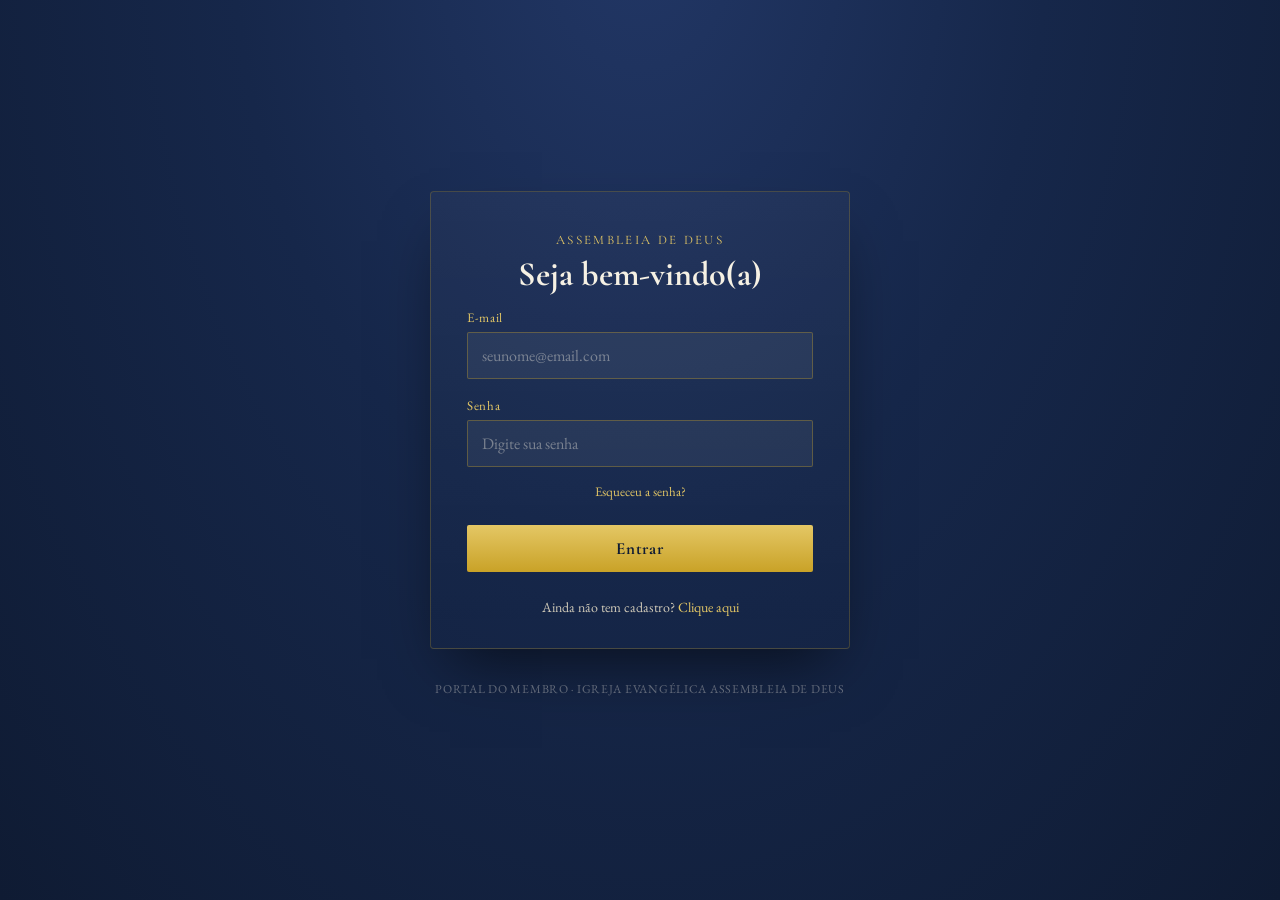
==== index.html @ c64fc462 "V1 tela login" ====
<!DOCTYPE html>
<html lang="pt-BR">
<head>
  <meta charset="UTF-8">
  <meta name="viewport" content="width=device-width, initial-scale=1.0">
  <title>Entrar | Portal da Igreja</title>
  <link rel="preconnect" href="https://fonts.googleapis.com">
  <link href="https://fonts.googleapis.com/css2?family=Cormorant+Garamond:wght@500;600;700&family=EB+Garamond:ital,wght@0,400;0,500;1,400&display=swap" rel="stylesheet">
  <link rel="stylesheet" href="style.css">
</head>
<body>

  <main class="wrap">
    <section class="card">

      

      <p class="eyebrow">Assembleia&nbsp;de&nbsp;Deus</p>
      <h1>Seja bem-vindo(a)</h1>

      <form class="form" novalidate>
        <label class="field">
          <span class="field-label">E-mail</span>
          <input type="email" name="email" placeholder="seunome@email.com" autocomplete="email" required>
        </label>

        <label class="field">
          <span class="field-label">Senha</span>
          <input type="password" name="password" placeholder="Digite sua senha" autocomplete="current-password" required>
        </label>

        <div class="row">
          <a href="#" class="link">Esqueceu a senha?</a>
        </div>

        <button type="submit" class="btn">Entrar</button>
      </form>

      <p class="footer-text">Ainda não tem cadastro? <a href="#" class="link">Clique aqui</a></p>

    </section>

    <p class="page-footer">Portal do Membro &middot; Igreja Evangélica Assembleia de Deus</p>
  </main>

</body>
</html>
---- style.css ----
:root {
  --navy-deep: #0f1b33;
  --navy: #16274a;
  --navy-light: #223766;
  --gold: #c9a227;
  --gold-soft: #e4c765;
  --paper: #f6f1e4;
  --paper-dim: #cfc9b8;
  --wine: #7a2e2e;
}

* {
  box-sizing: border-box;
}

body {
  margin: 0;
  min-height: 100vh;
  font-family: 'EB Garamond', Georgia, serif;
  background:
    radial-gradient(ellipse at 50% -10%, var(--navy-light) 0%, var(--navy) 45%, var(--navy-deep) 100%);
  color: var(--paper);
  display: flex;
  align-items: center;
  justify-content: center;
  padding: 32px 16px;
}

.wrap {
  width: 100%;
  max-width: 420px;
  display: flex;
  flex-direction: column;
  align-items: center;
  gap: 20px;
}

.card {
  width: 100%;
  background: linear-gradient(180deg, rgba(255,255,255,0.03), rgba(255,255,255,0));
  border: 1px solid rgba(201, 162, 39, 0.25);
  border-radius: 4px;
  padding: 40px 36px 32px;
  text-align: center;
  box-shadow: 0 30px 60px -20px rgba(0,0,0,0.6);
}

.flame {
  width: 46px;
  margin: 0 auto 18px;
}

.flame svg {
  width: 100%;
  height: auto;
  overflow: visible;
}

.flame-path {
  fill: var(--gold);
  opacity: 0.85;
}

.flame-core {
  fill: var(--paper);
  opacity: 0.9;
}

.eyebrow {
  margin: 0 0 6px;
  font-family: 'Cormorant Garamond', serif;
  letter-spacing: 0.18em;
  text-transform: uppercase;
  font-size: 13px;
  color: var(--gold-soft);
}

h1 {
  margin: 0 0 14px;
  font-family: 'Cormorant Garamond', serif;
  font-weight: 700;
  font-size: 34px;
  color: var(--paper);
}

.verse {
  margin: 0 0 30px;
  font-style: italic;
  font-size: 15px;
  line-height: 1.6;
  color: var(--paper-dim);
}

.verse span {
  display: block;
  margin-top: 4px;
  font-style: normal;
  font-size: 12px;
  letter-spacing: 0.08em;
  text-transform: uppercase;
  color: var(--gold-soft);
}

.form {
  display: flex;
  flex-direction: column;
  gap: 18px;
  text-align: left;
}

.field {
  display: flex;
  flex-direction: column;
  gap: 6px;
}

.field-label {
  font-size: 13px;
  letter-spacing: 0.05em;
  color: var(--gold-soft);
}

.field input {
  background: rgba(246, 241, 228, 0.06);
  border: 1px solid rgba(201, 162, 39, 0.35);
  border-radius: 2px;
  padding: 12px 14px;
  font-family: 'EB Garamond', Georgia, serif;
  font-size: 16px;
  color: var(--paper);
  outline-offset: 2px;
}

.field input::placeholder {
  color: rgba(246, 241, 228, 0.4);
}

.field input:focus-visible {
  outline: 2px solid var(--gold);
  border-color: var(--gold);
}

.row {
  display: flex;
  align-items: center;
  justify-content: center;
  font-size: 13px;
  margin-top: -2px;
}

.remember {
  display: flex;
  align-items: center;
  gap: 8px;
  color: var(--paper-dim);
}

.remember input {
  accent-color: var(--gold);
}

.link {
    
  color: var(--gold-soft);
  text-decoration: none;
  border-bottom: 1px solid transparent;
  transition: border-color 0.15s ease;
}

.link:hover,
.link:focus-visible {
  border-color: var(--gold-soft);
}

.btn {
  margin-top: 6px;
  padding: 13px 20px;
  border: none;
  border-radius: 2px;
  background: linear-gradient(180deg, var(--gold-soft), var(--gold));
  color: var(--navy-deep);
  font-family: 'Cormorant Garamond', serif;
  font-weight: 700;
  font-size: 17px;
  letter-spacing: 0.04em;
  cursor: pointer;
  transition: transform 0.12s ease, box-shadow 0.12s ease;
}

.btn:hover {
  box-shadow: 0 8px 20px -6px rgba(201, 162, 39, 0.5);
  transform: translateY(-1px);
}

.btn:focus-visible {
  outline: 2px solid var(--paper);
  outline-offset: 3px;
}

.footer-text {
  margin: 26px 0 0;
  font-size: 14px;
  color: var(--paper-dim);
}

.page-footer {
  font-size: 12px;
  letter-spacing: 0.06em;
  text-transform: uppercase;
  color: rgba(246, 241, 228, 0.35);
}

@media (max-width: 480px) {
  .card {
    padding: 32px 24px 26px;
  }

  h1 {
    font-size: 28px;
  }
}

@media (prefers-reduced-motion: reduce) {
  .btn {
    transition: none;
  }
}
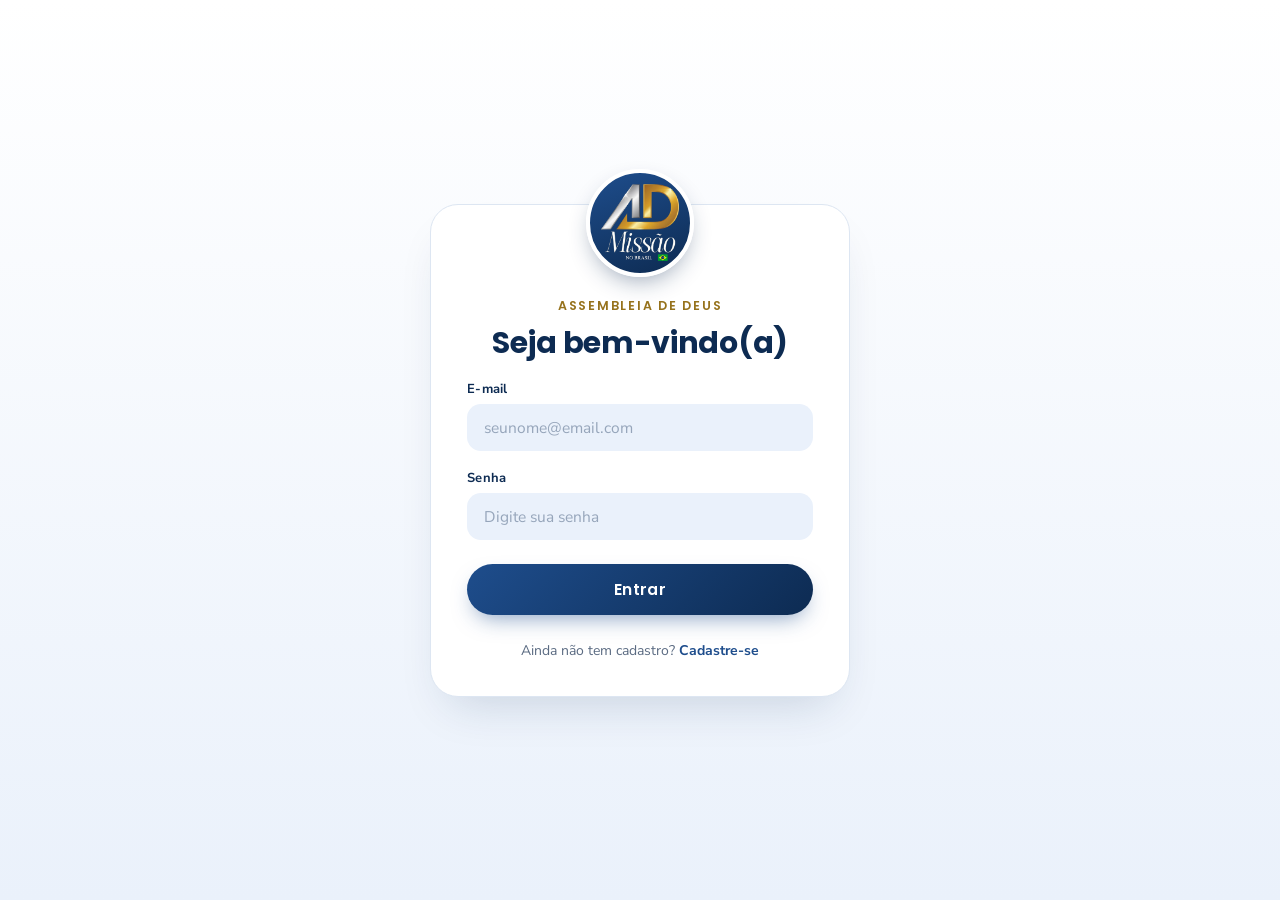
==== commit 3176a3c8: "Criação de cadastro e pagina de exibição dos membros" ====
--- a/index.html
+++ b/index.html
@@ -5,42 +5,40 @@
   <meta name="viewport" content="width=device-width, initial-scale=1.0">
   <title>Entrar | Portal da Igreja</title>
   <link rel="preconnect" href="https://fonts.googleapis.com">
-  <link href="https://fonts.googleapis.com/css2?family=Cormorant+Garamond:wght@500;600;700&family=EB+Garamond:ital,wght@0,400;0,500;1,400&display=swap" rel="stylesheet">
+  <link href="https://fonts.googleapis.com/css2?family=Poppins:wght@600;700&family=Nunito+Sans:ital,wght@0,400;0,600;0,700;1,400&display=swap" rel="stylesheet">
   <link rel="stylesheet" href="style.css">
 </head>
 <body>
 
-  <main class="wrap">
-    <section class="card">
+  <main class="container-pagina">
+    <section class="cartao">
 
-      
+      <div class="logotipo">
+        <img src="assets/logo-ad-missao.png" alt="Logo AD Missão no Brasil">
+      </div>
 
-      <p class="eyebrow">Assembleia&nbsp;de&nbsp;Deus</p>
+      <p class="rotulo-superior">Assembleia de Deus</p>
       <h1>Seja bem-vindo(a)</h1>
 
-      <form class="form" novalidate>
-        <label class="field">
-          <span class="field-label">E-mail</span>
+      <form class="formulario" novalidate>
+        <label class="campo">
+          <span class="rotulo-campo">E-mail</span>
           <input type="email" name="email" placeholder="seunome@email.com" autocomplete="email" required>
         </label>
 
-        <label class="field">
-          <span class="field-label">Senha</span>
-          <input type="password" name="password" placeholder="Digite sua senha" autocomplete="current-password" required>
+        <label class="campo">
+          <span class="rotulo-campo">Senha</span>
+          <input type="password" name="senha" placeholder="Digite sua senha" autocomplete="current-password" required>
         </label>
 
-        <div class="row">
-          <a href="#" class="link">Esqueceu a senha?</a>
-        </div>
-
-        <button type="submit" class="btn">Entrar</button>
+        <button type="submit" class="botao">Entrar</button>
       </form>
 
-      <p class="footer-text">Ainda não tem cadastro? <a href="#" class="link">Clique aqui</a></p>
+      <p class="texto-rodape">Ainda não tem cadastro? <a href="cadastro.html" class="link">Cadastre-se</a></p>
 
     </section>
 
-    <p class="page-footer">Portal do Membro &middot; Igreja Evangélica Assembleia de Deus</p>
+   
   </main>
 
 </body>
--- a/style.css
+++ b/style.css
@@ -1,12 +1,14 @@
 :root {
-  --navy-deep: #0f1b33;
-  --navy: #16274a;
-  --navy-light: #223766;
-  --gold: #c9a227;
-  --gold-soft: #e4c765;
-  --paper: #f6f1e4;
-  --paper-dim: #cfc9b8;
-  --wine: #7a2e2e;
+  --azul-profundo: #0d2b52;
+  --azul: #1e4d8c;
+  --azul-suave: #eaf1fb;
+  --dourado: #c9a227;
+  --dourado-suave: #e7c465;
+  --dourado-texto: #96721c;
+  --branco: #ffffff;
+  --cinza-texto: #5b6b82;
+  --cinza-borda: #dde6f2;
+  --vinho: #c0392b;
 }
 
 * {
@@ -16,17 +18,18 @@
 body {
   margin: 0;
   min-height: 100vh;
-  font-family: 'EB Garamond', Georgia, serif;
-  background:
-    radial-gradient(ellipse at 50% -10%, var(--navy-light) 0%, var(--navy) 45%, var(--navy-deep) 100%);
-  color: var(--paper);
+  font-family: 'Nunito Sans', 'Nunito', sans-serif;
+  background: linear-gradient(180deg, var(--branco) 0%, var(--azul-suave) 100%);
+  color: var(--azul-profundo);
   display: flex;
   align-items: center;
   justify-content: center;
   padding: 32px 16px;
 }
 
-.wrap {
+/* ---------- Estrutura geral ---------- */
+
+.container-pagina {
   width: 100%;
   max-width: 420px;
   display: flex;
@@ -35,193 +38,428 @@
   gap: 20px;
 }
 
-.card {
+.container-pagina--largo {
+  max-width: 740px;
+}
+
+.cartao {
   width: 100%;
-  background: linear-gradient(180deg, rgba(255,255,255,0.03), rgba(255,255,255,0));
-  border: 1px solid rgba(201, 162, 39, 0.25);
-  border-radius: 4px;
-  padding: 40px 36px 32px;
+  background: var(--branco);
+  border: 1px solid var(--cinza-borda);
+  border-radius: 28px;
+  padding: 44px 36px 36px;
   text-align: center;
-  box-shadow: 0 30px 60px -20px rgba(0,0,0,0.6);
-}
-
-.flame {
-  width: 46px;
-  margin: 0 auto 18px;
-}
-
-.flame svg {
-  width: 100%;
-  height: auto;
-  overflow: visible;
-}
-
-.flame-path {
-  fill: var(--gold);
-  opacity: 0.85;
-}
-
-.flame-core {
-  fill: var(--paper);
-  opacity: 0.9;
-}
-
-.eyebrow {
+  box-shadow: 0 24px 48px -20px rgba(13, 43, 82, 0.18);
+}
+
+.cartao--largo {
+  text-align: left;
+  padding: 40px 44px 44px;
+}
+
+/* ---------- Logotipo ---------- */
+
+.logotipo {
+  width: 108px;
+  height: 108px;
+  margin: -80px auto 20px;
+  border-radius: 50%;
+  background: linear-gradient(160deg, var(--azul) 0%, var(--azul-profundo) 100%);
+  border: 4px solid var(--branco);
+  box-shadow: 0 10px 24px -8px rgba(13, 43, 82, 0.45);
+  display: flex;
+  align-items: center;
+  justify-content: center;
+  overflow: hidden;
+}
+
+.cartao--largo .logotipo {
+  margin: -76px 0 18px;
+}
+
+.logotipo--pequeno {
+  width: 84px;
+  height: 84px;
+  margin-top: -64px;
+}
+
+.logotipo img {
+  width: 78%;
+  height: 78%;
+  object-fit: contain;
+}
+
+/* ---------- Textos de cabeçalho ---------- */
+
+.rotulo-superior {
   margin: 0 0 6px;
-  font-family: 'Cormorant Garamond', serif;
-  letter-spacing: 0.18em;
+  font-family: 'Poppins', sans-serif;
+  letter-spacing: 0.14em;
   text-transform: uppercase;
-  font-size: 13px;
-  color: var(--gold-soft);
+  font-size: 12.5px;
+  font-weight: 600;
+  color: var(--dourado-texto);
 }
 
 h1 {
   margin: 0 0 14px;
-  font-family: 'Cormorant Garamond', serif;
-  font-weight: 700;
-  font-size: 34px;
-  color: var(--paper);
-}
-
-.verse {
+  font-family: 'Poppins', sans-serif;
+  font-weight: 700;
+  font-size: 30px;
+  color: var(--azul-profundo);
+  letter-spacing: -0.01em;
+}
+
+.cartao--largo h1 {
+  font-size: 26px;
+  margin-bottom: 4px;
+}
+
+.versiculo {
   margin: 0 0 30px;
   font-style: italic;
-  font-size: 15px;
+  font-size: 14.5px;
   line-height: 1.6;
-  color: var(--paper-dim);
-}
-
-.verse span {
+  color: var(--cinza-texto);
+}
+
+.versiculo span {
   display: block;
   margin-top: 4px;
   font-style: normal;
-  font-size: 12px;
+  font-size: 11.5px;
+  font-weight: 700;
   letter-spacing: 0.08em;
   text-transform: uppercase;
-  color: var(--gold-soft);
-}
-
-.form {
+  color: var(--dourado-texto);
+}
+
+.secao-titulo {
+  margin: 6px 0 -2px;
+  padding-top: 16px;
+  border-top: 1px solid var(--cinza-borda);
+  font-family: 'Poppins', sans-serif;
+  font-size: 16px;
+  font-weight: 700;
+  color: var(--azul);
+}
+
+/* ---------- Formulário ---------- */
+
+.formulario {
   display: flex;
   flex-direction: column;
   gap: 18px;
   text-align: left;
 }
 
-.field {
+.grade-formulario {
+  display: grid;
+  grid-template-columns: 1fr 1fr;
+  gap: 18px 20px;
+}
+
+.campo-largura-total {
+  grid-column: 1 / -1;
+}
+
+.campo {
   display: flex;
   flex-direction: column;
   gap: 6px;
 }
 
-.field-label {
+.rotulo-campo {
   font-size: 13px;
-  letter-spacing: 0.05em;
-  color: var(--gold-soft);
-}
-
-.field input {
-  background: rgba(246, 241, 228, 0.06);
-  border: 1px solid rgba(201, 162, 39, 0.35);
-  border-radius: 2px;
-  padding: 12px 14px;
-  font-family: 'EB Garamond', Georgia, serif;
-  font-size: 16px;
-  color: var(--paper);
+  font-weight: 700;
+  letter-spacing: 0.02em;
+  color: var(--azul-profundo);
+}
+
+.campo input,
+.campo select {
+  background: var(--azul-suave);
+  border: 1.5px solid transparent;
+  border-radius: 14px;
+  padding: 12px 16px;
+  font-family: 'Nunito Sans', 'Nunito', sans-serif;
+  font-size: 15.5px;
+  color: var(--azul-profundo);
   outline-offset: 2px;
-}
-
-.field input::placeholder {
-  color: rgba(246, 241, 228, 0.4);
-}
-
-.field input:focus-visible {
-  outline: 2px solid var(--gold);
-  border-color: var(--gold);
-}
-
-.row {
-  display: flex;
-  align-items: center;
-  justify-content: center;
+  width: 100%;
+  transition: border-color 0.15s ease, background 0.15s ease;
+}
+
+.campo select {
+  cursor: pointer;
+}
+
+.campo select option {
+  color: #111;
+}
+
+.campo input::placeholder {
+  color: rgba(13, 43, 82, 0.38);
+}
+
+.campo input:focus-visible,
+.campo select:focus-visible {
+  outline: none;
+  border-color: var(--azul);
+  background: var(--branco);
+}
+
+.campo-invalido {
+  border-color: var(--vinho) !important;
+}
+
+.mensagem-erro {
+  min-height: 15px;
+  font-size: 12.5px;
+  font-weight: 600;
+  color: var(--vinho);
+}
+
+/* ---------- Gênero (checkbox) ---------- */
+
+.grupo-genero {
+  display: flex;
+  gap: 20px;
+  padding: 12px 0 2px;
+}
+
+.opcao-genero {
+  display: flex;
+  align-items: center;
+  gap: 8px;
+  font-size: 15px;
+  color: var(--azul-profundo);
+  cursor: pointer;
+}
+
+.opcao-genero input {
+  accent-color: var(--azul);
+  width: 17px;
+  height: 17px;
+}
+
+/* ---------- Linha auxiliar (login) ---------- */
+
+.linha {
+  display: flex;
+  align-items: center;
+  justify-content: space-between;
   font-size: 13px;
   margin-top: -2px;
 }
 
-.remember {
+.lembrar {
   display: flex;
   align-items: center;
   gap: 8px;
-  color: var(--paper-dim);
-}
-
-.remember input {
-  accent-color: var(--gold);
+  color: var(--cinza-texto);
+}
+
+.lembrar input {
+  accent-color: var(--azul);
 }
 
 .link {
-    
-  color: var(--gold-soft);
+  color: var(--azul);
+  font-weight: 700;
   text-decoration: none;
-  border-bottom: 1px solid transparent;
+  border-bottom: 1.5px solid transparent;
   transition: border-color 0.15s ease;
 }
 
 .link:hover,
 .link:focus-visible {
-  border-color: var(--gold-soft);
-}
-
-.btn {
+  border-color: var(--dourado);
+}
+
+/* ---------- Botões ---------- */
+
+.botao {
   margin-top: 6px;
-  padding: 13px 20px;
+  padding: 14px 22px;
   border: none;
-  border-radius: 2px;
-  background: linear-gradient(180deg, var(--gold-soft), var(--gold));
-  color: var(--navy-deep);
-  font-family: 'Cormorant Garamond', serif;
-  font-weight: 700;
-  font-size: 17px;
-  letter-spacing: 0.04em;
+  border-radius: 999px;
+  background: linear-gradient(135deg, var(--azul) 0%, var(--azul-profundo) 100%);
+  color: var(--branco);
+  font-family: 'Poppins', sans-serif;
+  font-weight: 600;
+  font-size: 15.5px;
+  letter-spacing: 0.02em;
   cursor: pointer;
+  text-decoration: none;
+  display: inline-flex;
+  align-items: center;
+  justify-content: center;
+  box-shadow: 0 10px 22px -8px rgba(30, 77, 140, 0.55);
   transition: transform 0.12s ease, box-shadow 0.12s ease;
 }
 
-.btn:hover {
-  box-shadow: 0 8px 20px -6px rgba(201, 162, 39, 0.5);
+.botao:hover {
+  box-shadow: 0 14px 26px -8px rgba(30, 77, 140, 0.6);
   transform: translateY(-1px);
 }
 
-.btn:focus-visible {
-  outline: 2px solid var(--paper);
+.botao:focus-visible {
+  outline: 2px solid var(--dourado);
   outline-offset: 3px;
 }
 
-.footer-text {
+.botao-secundario {
+  background: var(--branco);
+  border: 1.5px solid var(--dourado);
+  color: var(--dourado-texto);
+  margin-top: 0;
+  padding: 10px 20px;
+  font-size: 14.5px;
+  box-shadow: none;
+}
+
+.botao-secundario:hover {
+  box-shadow: 0 8px 18px -10px rgba(201, 162, 39, 0.6);
+}
+
+/* ---------- Rodapés ---------- */
+
+.texto-rodape {
   margin: 26px 0 0;
   font-size: 14px;
-  color: var(--paper-dim);
-}
-
-.page-footer {
+  color: var(--cinza-texto);
+  text-align: center;
+}
+
+.cartao--largo .texto-rodape {
+  text-align: left;
+}
+
+.rodape-pagina {
   font-size: 12px;
-  letter-spacing: 0.06em;
+  letter-spacing: 0.05em;
+  color: var(--cinza-texto);
+  opacity: 0.75;
+}
+
+/* ---------- Página de listagem de membros ---------- */
+
+.cabecalho-pagina {
+  display: flex;
+  align-items: flex-start;
+  justify-content: space-between;
+  gap: 16px;
+  flex-wrap: wrap;
+  margin-bottom: 8px;
+}
+
+.acoes-cabecalho {
+  padding-top: 4px;
+}
+
+.lista-usuarios {
+  display: flex;
+  flex-direction: column;
+  gap: 14px;
+  margin-top: 10px;
+}
+
+.usuario-cartao {
+  border: 1px solid var(--cinza-borda);
+  border-radius: 18px;
+  padding: 20px 22px;
+  background: var(--azul-suave);
+}
+
+.usuario-cartao-cabecalho {
+  display: flex;
+  align-items: baseline;
+  justify-content: space-between;
+  gap: 10px;
+  margin-bottom: 12px;
+  flex-wrap: wrap;
+}
+
+.usuario-cartao-cabecalho h2 {
+  margin: 0;
+  font-family: 'Poppins', sans-serif;
+  font-weight: 700;
+  font-size: 18px;
+  color: var(--azul-profundo);
+}
+
+.usuario-cargo {
+  font-size: 11.5px;
+  font-weight: 700;
+  letter-spacing: 0.05em;
   text-transform: uppercase;
-  color: rgba(246, 241, 228, 0.35);
+  color: var(--branco);
+  background: linear-gradient(135deg, var(--dourado-suave), var(--dourado));
+  border-radius: 999px;
+  padding: 4px 12px;
+  white-space: nowrap;
+}
+
+.usuario-info {
+  display: grid;
+  grid-template-columns: repeat(2, 1fr);
+  gap: 8px 20px;
+}
+
+.usuario-info-item {
+  font-size: 14px;
+}
+
+.usuario-info-rotulo {
+  display: block;
+  font-size: 11.5px;
+  font-weight: 700;
+  letter-spacing: 0.04em;
+  text-transform: uppercase;
+  color: var(--cinza-texto);
+  margin-bottom: 2px;
+}
+
+.usuario-info-valor {
+  color: var(--azul-profundo);
+}
+
+/* ---------- Responsivo ---------- */
+
+@media (max-width: 640px) {
+  .grade-formulario {
+    grid-template-columns: 1fr;
+  }
+
+  .campo {
+    grid-column: 1 / -1;
+  }
+
+  .usuario-info {
+    grid-template-columns: 1fr;
+  }
 }
 
 @media (max-width: 480px) {
-  .card {
-    padding: 32px 24px 26px;
+  .cartao {
+    padding: 36px 22px 28px;
+    border-radius: 22px;
   }
 
   h1 {
-    font-size: 28px;
+    font-size: 25px;
+  }
+
+  .logotipo {
+    width: 92px;
+    height: 92px;
+    margin-top: -68px;
   }
 }
 
 @media (prefers-reduced-motion: reduce) {
-  .btn {
+  .botao {
     transition: none;
   }
 }
